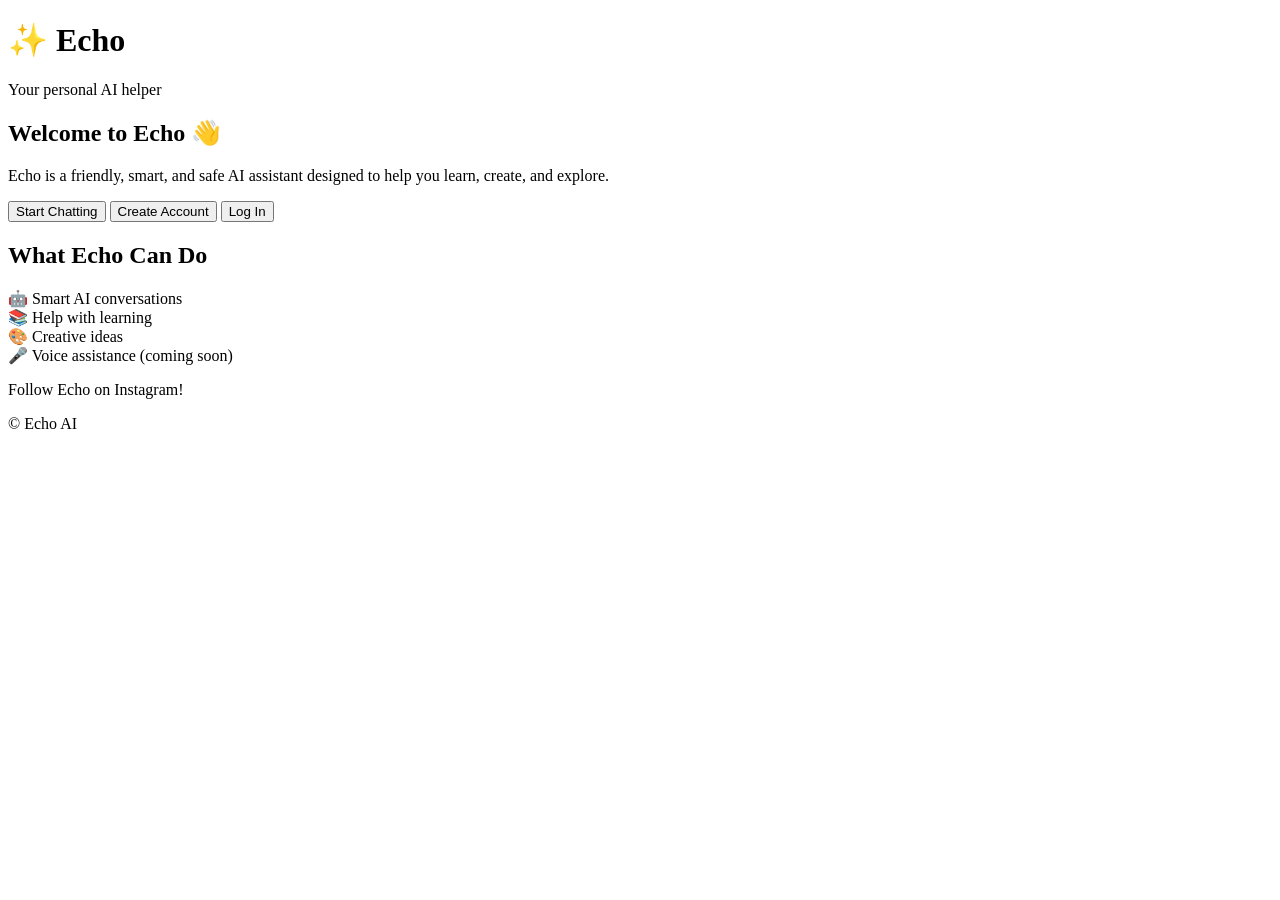
==== index.html @ 2c7bd559 "Add initial HTML structure for Echo AI" ====
<!DOCTYPE html>
<html>
<head>
    <title>Echo AI</title>
    <link rel="stylesheet" href="style.css">
</head>

<body>

    <header>
        <h1>✨ Echo</h1>
        <p>Your personal AI helper</p>
    </header>


    <main>

        <section class="welcome">
            <h2>Welcome to Echo 👋</h2>

            <p>
                Echo is a friendly, smart, and safe AI assistant
                designed to help you learn, create, and explore.
            </p>

            <button>Start Chatting</button>
            <button>Create Account</button>
            <button>Log In</button>

        </section>


        <section class="features">

            <h2>What Echo Can Do</h2>

            <div class="feature-box">
                🤖 Smart AI conversations
            </div>

            <div class="feature-box">
                📚 Help with learning
            </div>

            <div class="feature-box">
                🎨 Creative ideas
            </div>

            <div class="feature-box">
                🎤 Voice assistance (coming soon)
            </div>

        </section>


    </main>


    <footer>
        <p>Follow Echo on Instagram!</p>
        <p>© Echo AI</p>
    </footer>


<script src="script.js"></script>

</body>
</html>
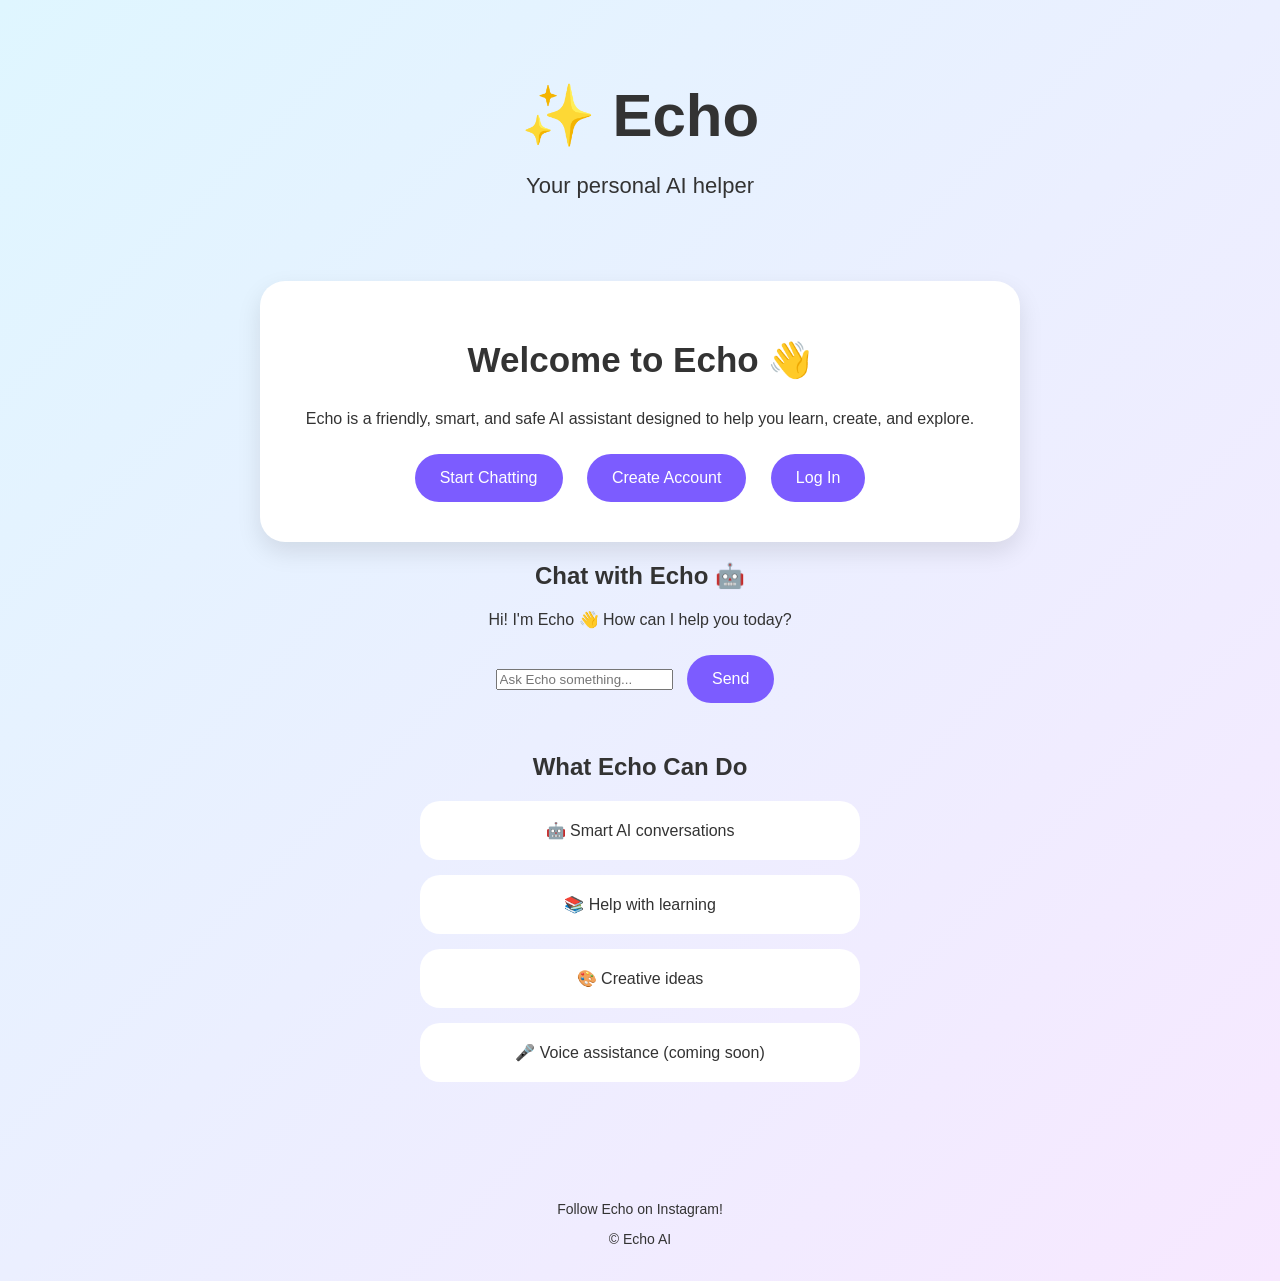
==== commit 6f0ee59a: "Add chat section for Echo interaction" ====
--- a/index.html
+++ b/index.html
@@ -29,7 +29,19 @@
 
         </section>
 
+<section class="chat">
 
+    <h2>Chat with Echo 🤖</h2>
+
+    <div class="chat-box">
+        <p>Hi! I'm Echo 👋 How can I help you today?</p>
+    </div>
+
+    <input type="text" placeholder="Ask Echo something...">
+
+    <button>Send</button>
+
+</section>
         <section class="features">
 
             <h2>What Echo Can Do</h2>
--- a/style.css
+++ b/style.css
@@ -0,0 +1,81 @@
+body {
+    margin: 0;
+    font-family: Arial, sans-serif;
+    background: linear-gradient(135deg, #dff6ff, #f7e8ff);
+    color: #333;
+    text-align: center;
+}
+
+
+header {
+    padding: 40px;
+}
+
+
+header h1 {
+    font-size: 60px;
+    margin-bottom: 10px;
+}
+
+
+header p {
+    font-size: 22px;
+}
+
+
+main {
+    padding: 20px;
+}
+
+
+.welcome {
+    background: white;
+    max-width: 700px;
+    margin: auto;
+    padding: 30px;
+    border-radius: 25px;
+    box-shadow: 0 10px 25px rgba(0,0,0,0.1);
+}
+
+
+.welcome h2 {
+    font-size: 35px;
+}
+
+
+button {
+    background: #7c5cff;
+    color: white;
+    border: none;
+    padding: 15px 25px;
+    margin: 10px;
+    border-radius: 30px;
+    font-size: 16px;
+    cursor: pointer;
+}
+
+
+button:hover {
+    transform: scale(1.05);
+}
+
+
+.features {
+    margin-top: 40px;
+}
+
+
+.feature-box {
+    background: white;
+    margin: 15px auto;
+    padding: 20px;
+    max-width: 400px;
+    border-radius: 20px;
+}
+
+
+footer {
+    margin-top: 50px;
+    padding: 20px;
+    font-size: 14px;
+}
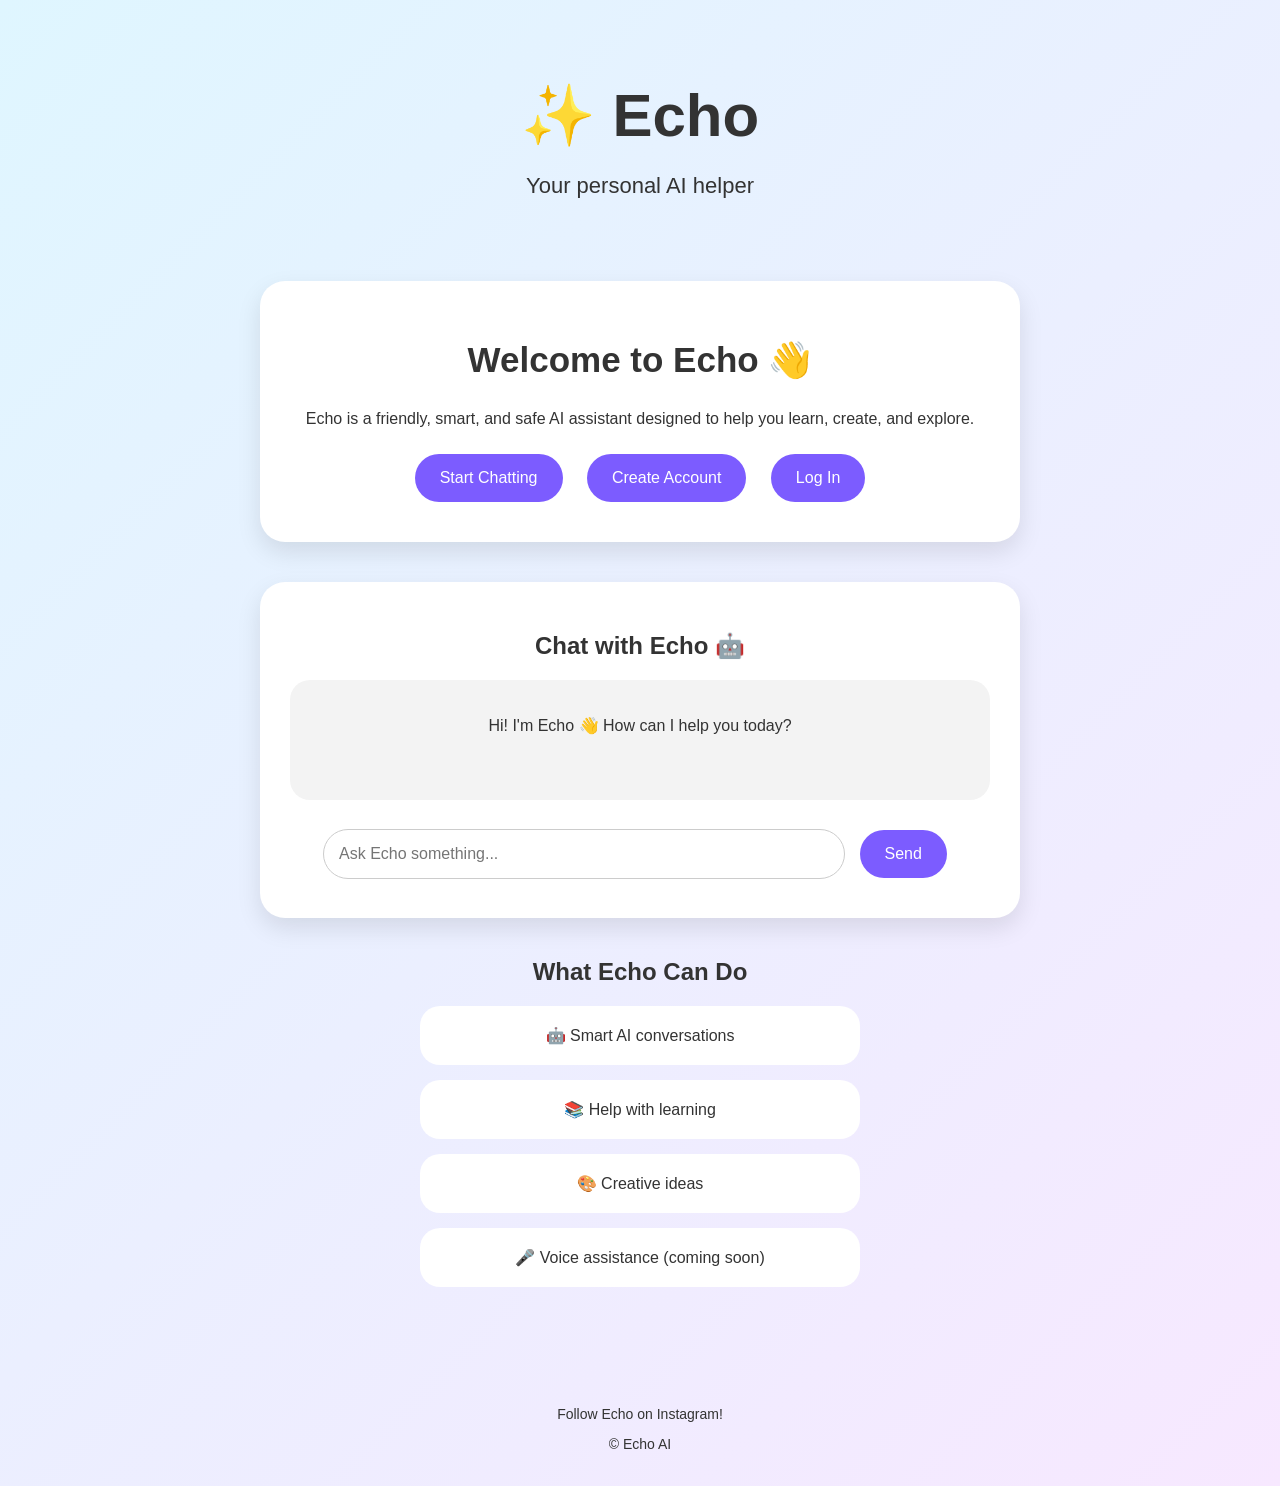
==== commit ed001cb9: "Add onclick handler to Send button" ====
--- a/index.html
+++ b/index.html
@@ -39,7 +39,7 @@
 
     <input type="text" placeholder="Ask Echo something...">
 
-    <button>Send</button>
+    <button onclick="sendMessage()">Send</button>
 
 </section>
         <section class="features">
--- a/style.css
+++ b/style.css
@@ -79,3 +79,27 @@
     padding: 20px;
     font-size: 14px;
 }
+.chat {
+    background: white;
+    max-width: 700px;
+    margin: 40px auto;
+    padding: 30px;
+    border-radius: 25px;
+    box-shadow: 0 10px 25px rgba(0,0,0,0.1);
+}
+
+.chat-box {
+    background: #f3f3f3;
+    padding: 20px;
+    border-radius: 20px;
+    min-height: 80px;
+    margin-bottom: 20px;
+}
+
+.chat input {
+    width: 70%;
+    padding: 15px;
+    border-radius: 25px;
+    border: 1px solid #ccc;
+    font-size: 16px;
+}
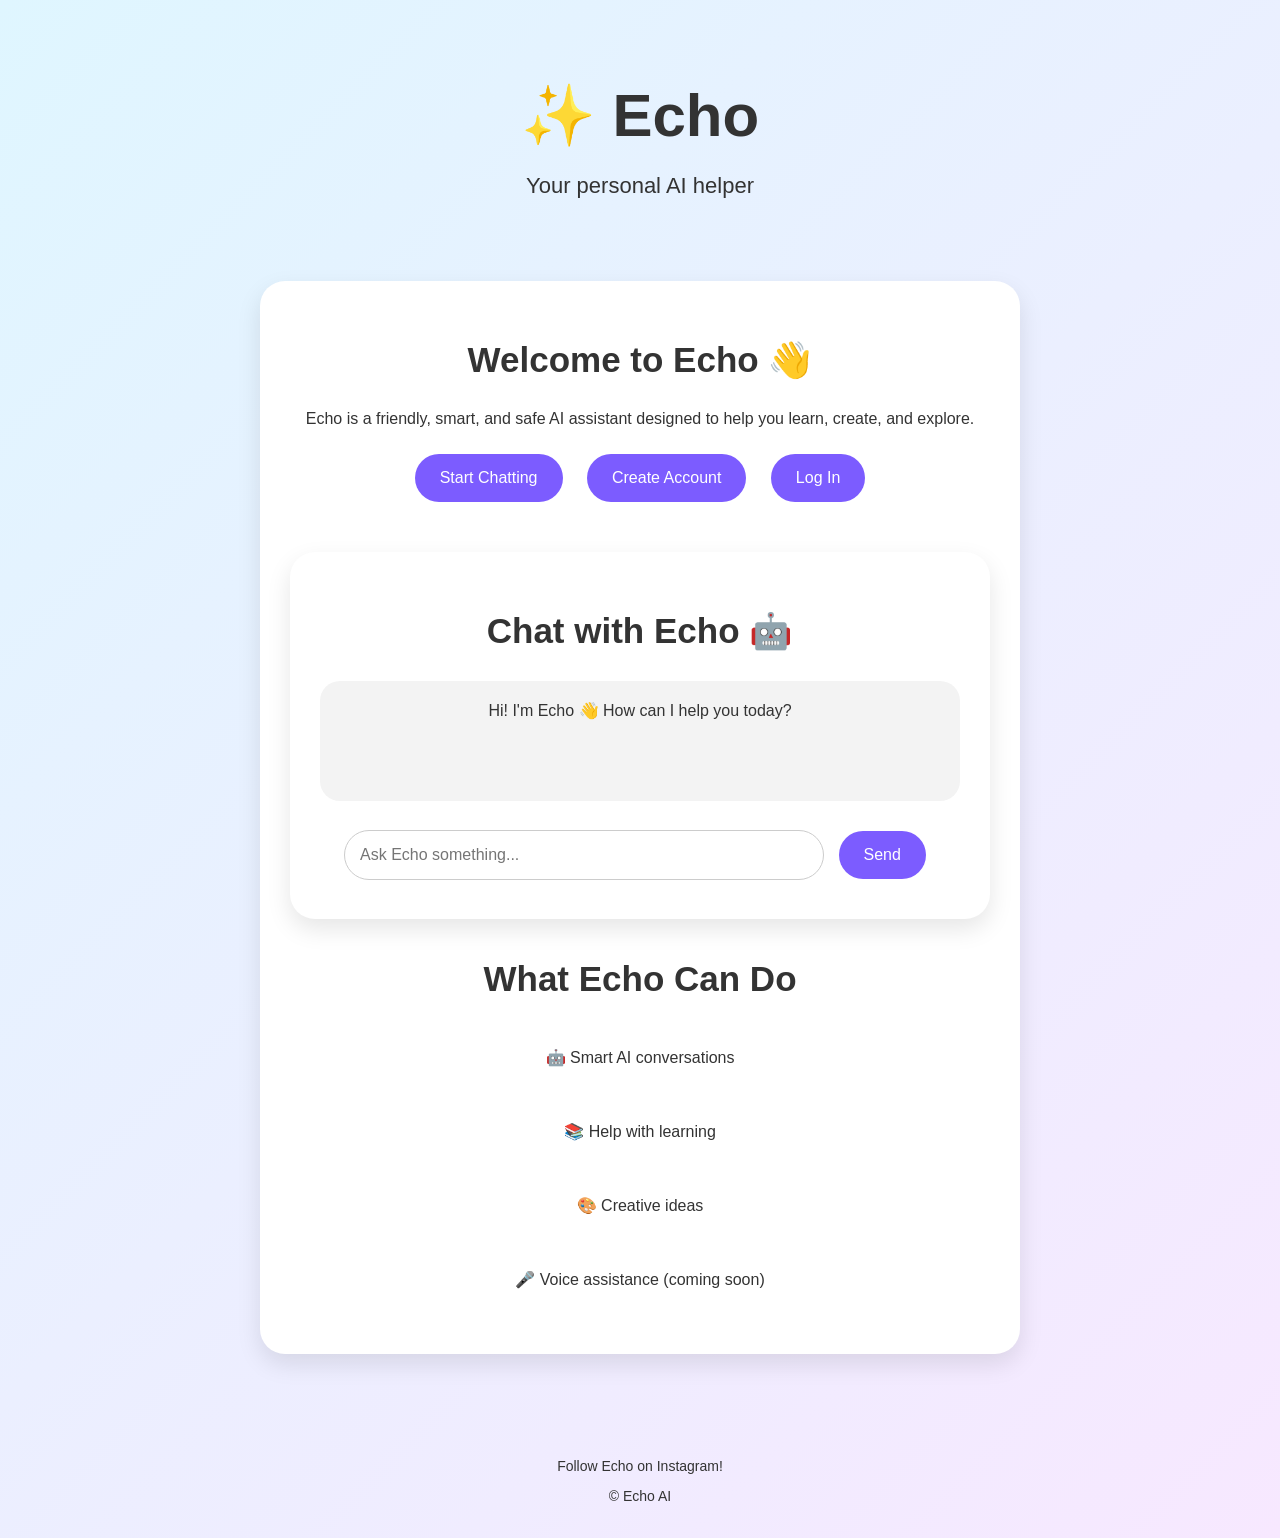
==== commit 84ae8ab6: "Update chat section layout in index.html Refactored chat section layout and improved structure." ====
--- a/index.html
+++ b/index.html
@@ -23,25 +23,36 @@
                 designed to help you learn, create, and explore.
             </p>
 
-            <button>Start Chatting</button>
-            <button>Create Account</button>
-            <button>Log In</button>
+            <button onclick="document.querySelector('.chat').scrollIntoView()">
+                Start Chatting
+            </button>
 
-        </section>
+            <button onclick="window.location.href='account.html'">
+                Create Account
+            </button>
 
-<section class="chat">
+            <button onclick="window.location.href='account.html'">
+                Log In
+            </button>
+
+        <section class="chat">
 
     <h2>Chat with Echo 🤖</h2>
 
-    <div class="chat-box">
-        <p>Hi! I'm Echo 👋 How can I help you today?</p>
+    <div class="chat-box" id="chat-box">
+
+        <div class="echo-message">
+            Hi! I'm Echo 👋 How can I help you today?
+        </div>
+
     </div>
 
-    <input type="text" placeholder="Ask Echo something...">
+    <input id="user-input" type="text" placeholder="Ask Echo something...">
 
     <button onclick="sendMessage()">Send</button>
 
 </section>
+
         <section class="features">
 
             <h2>What Echo Can Do</h2>
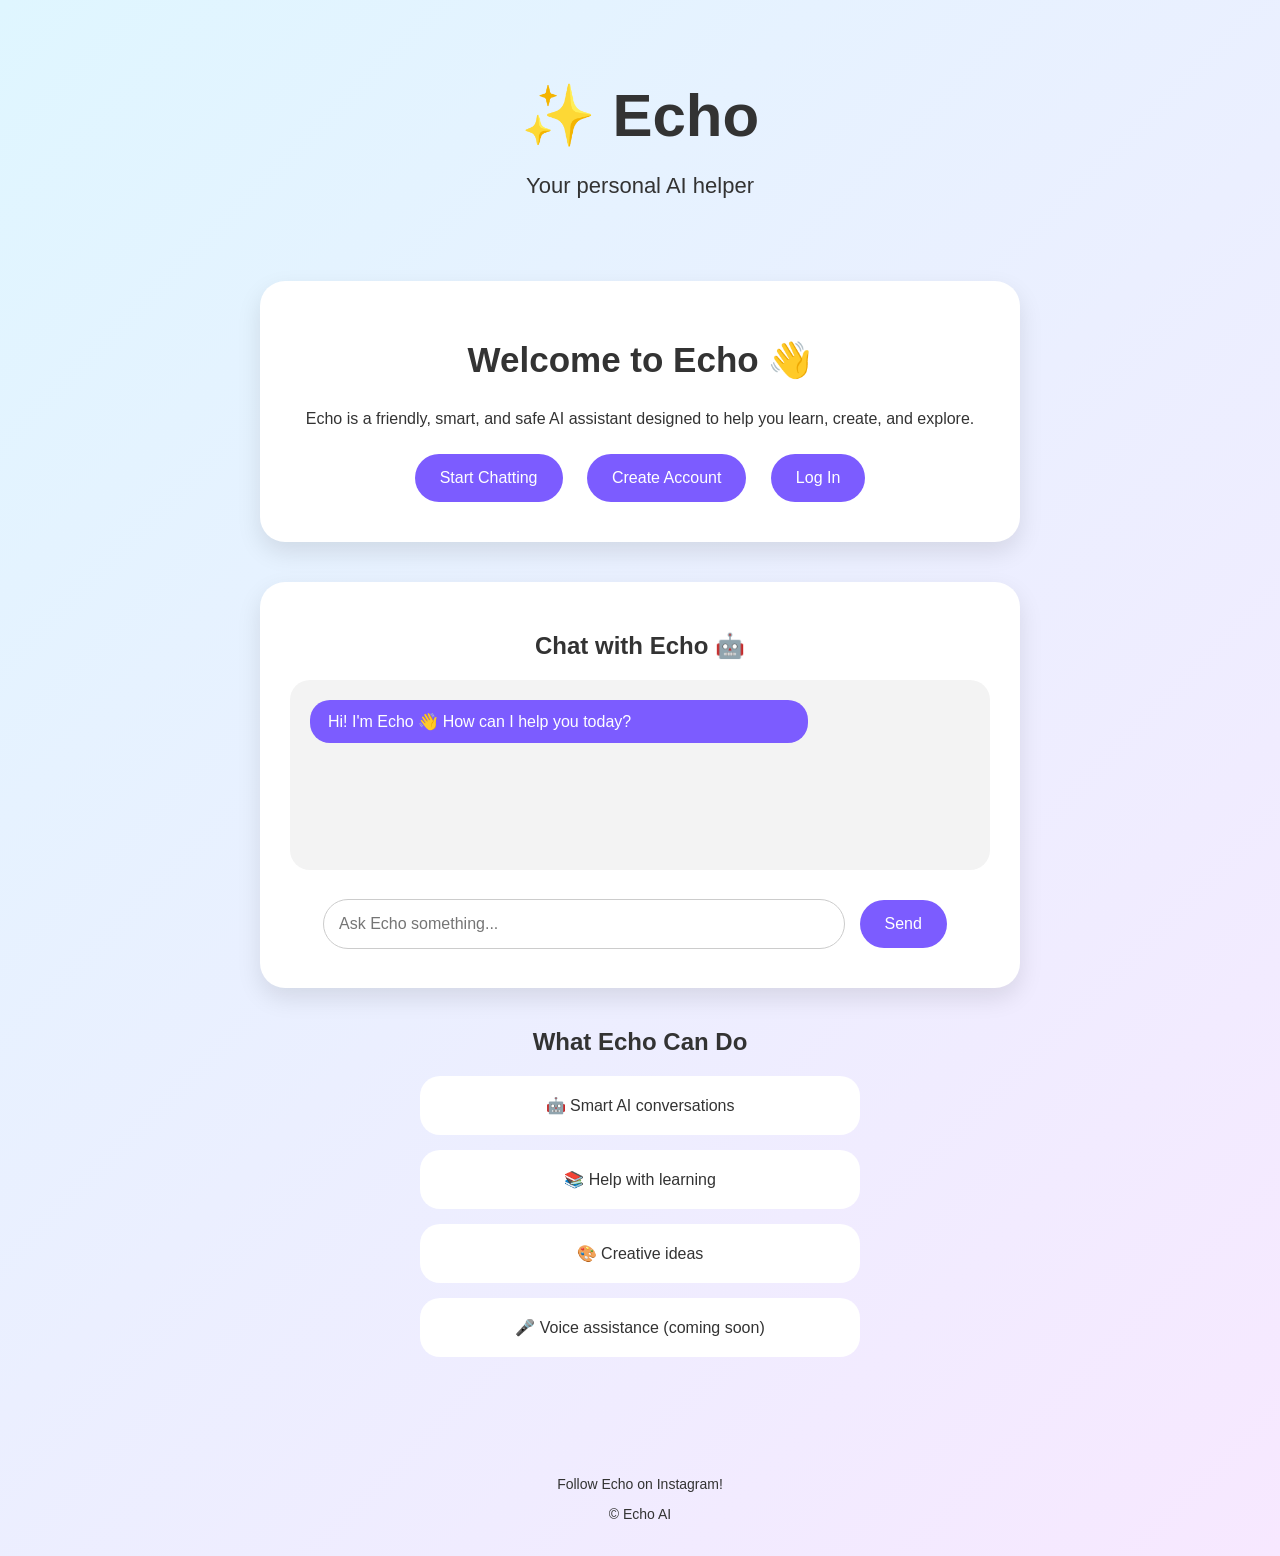
==== commit ce9eded1: "Enhance index.html with new chat and feature sections" ====
--- a/index.html
+++ b/index.html
@@ -1,5 +1,6 @@
 <!DOCTYPE html>
 <html>
+
 <head>
     <title>Echo AI</title>
     <link rel="stylesheet" href="style.css">
@@ -16,6 +17,7 @@
     <main>
 
         <section class="welcome">
+
             <h2>Welcome to Echo 👋</h2>
 
             <p>
@@ -23,55 +25,75 @@
                 designed to help you learn, create, and explore.
             </p>
 
+
             <button onclick="document.querySelector('.chat').scrollIntoView()">
                 Start Chatting
             </button>
+
 
             <button onclick="window.location.href='account.html'">
                 Create Account
             </button>
 
+
             <button onclick="window.location.href='account.html'">
                 Log In
             </button>
 
+        </section>
+
+
+
         <section class="chat">
 
-    <h2>Chat with Echo 🤖</h2>
+            <h2>Chat with Echo 🤖</h2>
 
-    <div class="chat-box" id="chat-box">
 
-        <div class="echo-message">
-            Hi! I'm Echo 👋 How can I help you today?
-        </div>
+            <div class="chat-box" id="chat-box">
 
-    </div>
+                <div class="echo-message">
+                    Hi! I'm Echo 👋 How can I help you today?
+                </div>
 
-    <input id="user-input" type="text" placeholder="Ask Echo something...">
+            </div>
 
-    <button onclick="sendMessage()">Send</button>
 
-</section>
+            <input id="user-input" type="text" placeholder="Ask Echo something...">
+
+
+            <button onclick="sendMessage()">
+                Send
+            </button>
+
+        </section>
+
+
+
 
         <section class="features">
 
             <h2>What Echo Can Do</h2>
 
+
             <div class="feature-box">
                 🤖 Smart AI conversations
             </div>
+
 
             <div class="feature-box">
                 📚 Help with learning
             </div>
 
+
             <div class="feature-box">
                 🎨 Creative ideas
             </div>
 
+
             <div class="feature-box">
                 🎤 Voice assistance (coming soon)
             </div>
+
 
         </section>
 
@@ -79,13 +101,21 @@
     </main>
 
 
+
+
     <footer>
+
         <p>Follow Echo on Instagram!</p>
+
         <p>© Echo AI</p>
+
     </footer>
 
 
-<script src="script.js"></script>
+
+    <script src="script.js"></script>
+
 
 </body>
+
 </html>
--- a/style.css
+++ b/style.css
@@ -103,3 +103,32 @@
     border: 1px solid #ccc;
     font-size: 16px;
 }
+.chat-box {
+    background: #f3f3f3;
+    padding: 20px;
+    border-radius: 20px;
+    min-height: 150px;
+    margin-bottom: 20px;
+    text-align: left;
+}
+
+
+.echo-message {
+    background: #7c5cff;
+    color: white;
+    padding: 12px 18px;
+    border-radius: 20px;
+    max-width: 70%;
+    margin-bottom: 15px;
+}
+
+
+.user-message {
+    background: #e5e5e5;
+    color: #333;
+    padding: 12px 18px;
+    border-radius: 20px;
+    max-width: 70%;
+    margin-left: auto;
+    margin-bottom: 15px;
+}
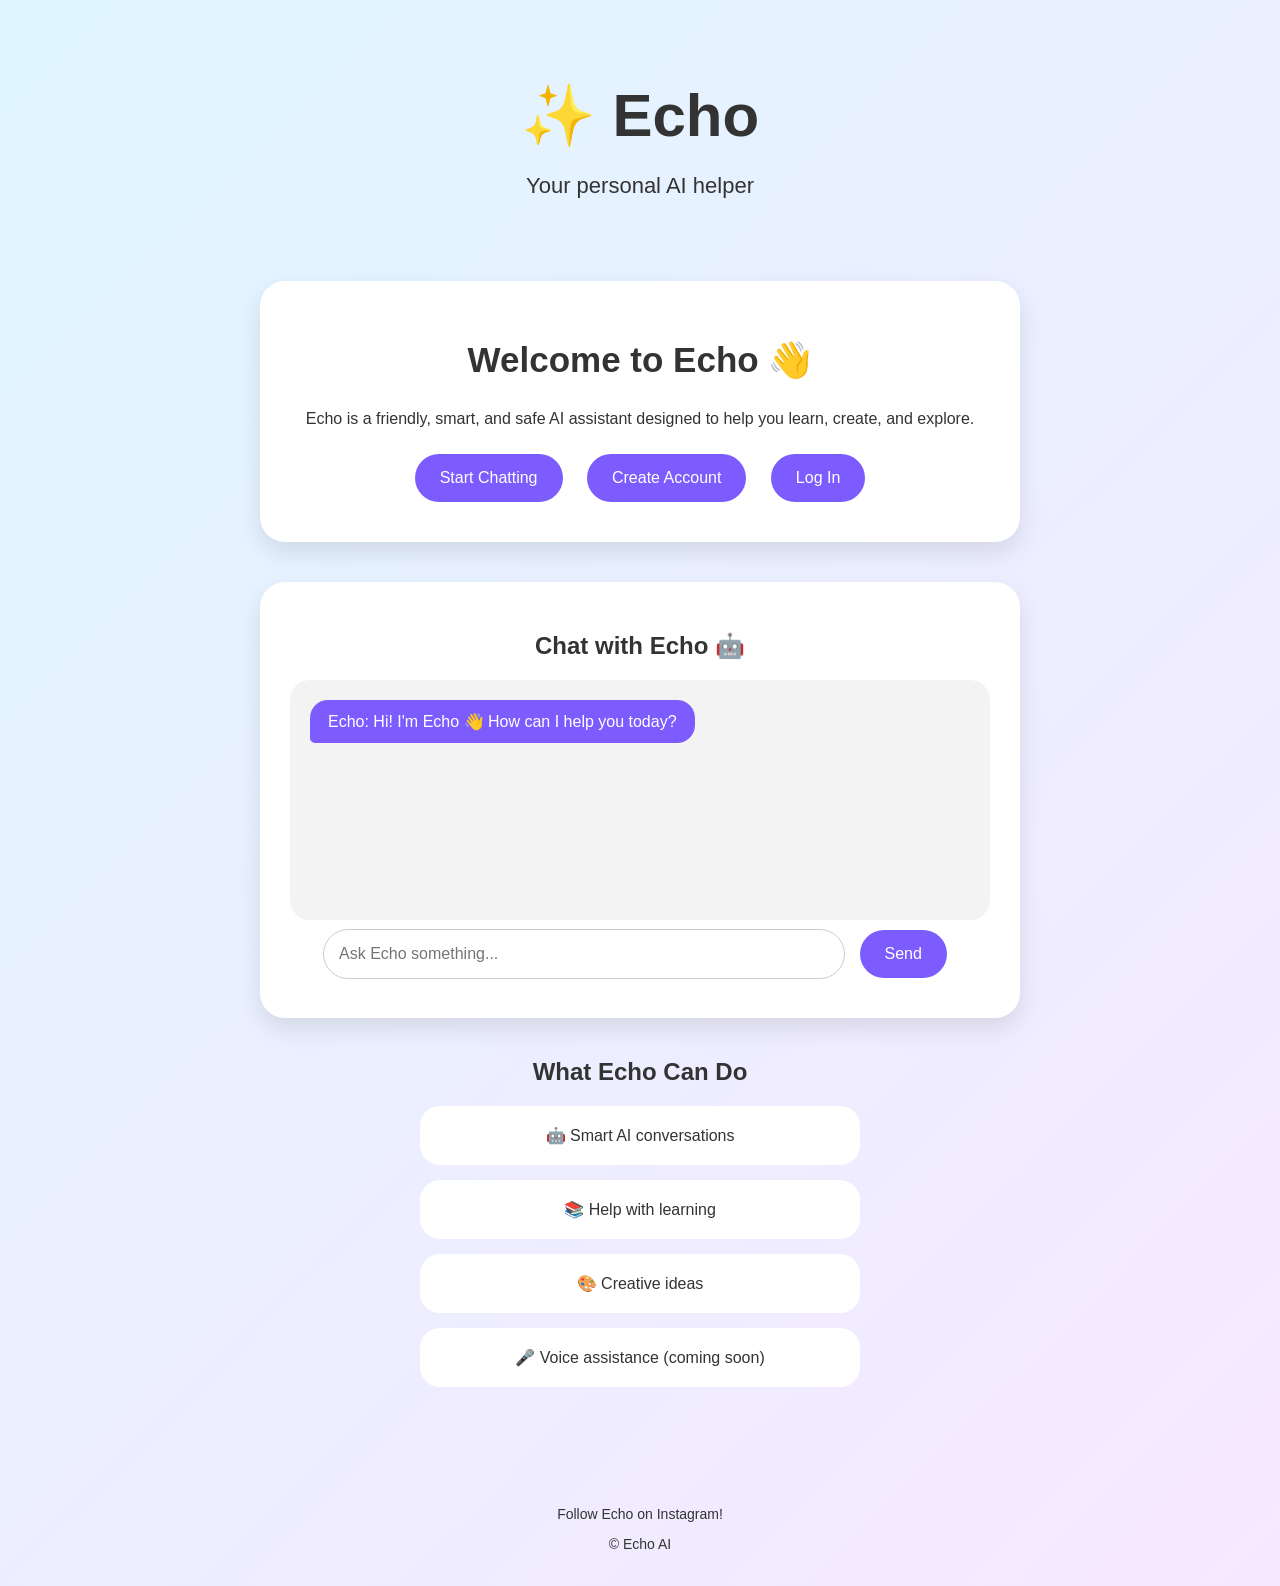
==== commit 4f4c258e: "Update echo message in chat box" ====
--- a/index.html
+++ b/index.html
@@ -52,9 +52,8 @@
             <div class="chat-box" id="chat-box">
 
                 <div class="echo-message">
-                    Hi! I'm Echo 👋 How can I help you today?
-                </div>
-
+    Echo: Hi! I'm Echo 👋 How can I help you today?
+</div>
             </div>
 
 
--- a/style.css
+++ b/style.css
@@ -6,6 +6,8 @@
     text-align: center;
 }
 
+
+/* Header */
 
 header {
     padding: 40px;
@@ -23,10 +25,16 @@
 }
 
 
+
+/* Main */
+
 main {
     padding: 20px;
 }
 
+
+
+/* Welcome section */
 
 .welcome {
     background: white;
@@ -42,6 +50,9 @@
     font-size: 35px;
 }
 
+
+
+/* Buttons */
 
 button {
     background: #7c5cff;
@@ -60,6 +71,72 @@
 }
 
 
+
+/* Chat */
+
+.chat {
+    background: white;
+    max-width: 700px;
+    margin: 40px auto;
+    padding: 30px;
+    border-radius: 25px;
+    box-shadow: 0 10px 25px rgba(0,0,0,0.1);
+}
+
+
+.chat-box {
+    display: flex;
+    flex-direction: column;
+    gap: 15px;
+    background: #f3f3f3;
+    padding: 20px;
+    border-radius: 20px;
+    min-height: 200px;
+    text-align: left;
+}
+
+
+
+/* Echo message */
+
+.echo-message {
+    background: #7c5cff;
+    color: white;
+    padding: 12px 18px;
+    border-radius: 18px 18px 18px 5px;
+    max-width: 70%;
+    align-self: flex-start;
+}
+
+
+
+/* User message */
+
+.user-message {
+    background: #e5e5e5;
+    color: black;
+    padding: 12px 18px;
+    border-radius: 18px 18px 5px 18px;
+    max-width: 70%;
+    align-self: flex-end;
+}
+
+
+
+/* Input */
+
+.chat input {
+    width: 70%;
+    padding: 15px;
+    border-radius: 25px;
+    border: 1px solid #ccc;
+    font-size: 16px;
+}
+
+
+
+/* Features */
+
 .features {
     margin-top: 40px;
 }
@@ -74,61 +151,11 @@
 }
 
 
+
+/* Footer */
+
 footer {
     margin-top: 50px;
     padding: 20px;
     font-size: 14px;
 }
-.chat {
-    background: white;
-    max-width: 700px;
-    margin: 40px auto;
-    padding: 30px;
-    border-radius: 25px;
-    box-shadow: 0 10px 25px rgba(0,0,0,0.1);
-}
-
-.chat-box {
-    background: #f3f3f3;
-    padding: 20px;
-    border-radius: 20px;
-    min-height: 80px;
-    margin-bottom: 20px;
-}
-
-.chat input {
-    width: 70%;
-    padding: 15px;
-    border-radius: 25px;
-    border: 1px solid #ccc;
-    font-size: 16px;
-}
-.chat-box {
-    background: #f3f3f3;
-    padding: 20px;
-    border-radius: 20px;
-    min-height: 150px;
-    margin-bottom: 20px;
-    text-align: left;
-}
-
-
-.echo-message {
-    background: #7c5cff;
-    color: white;
-    padding: 12px 18px;
-    border-radius: 20px;
-    max-width: 70%;
-    margin-bottom: 15px;
-}
-
-
-.user-message {
-    background: #e5e5e5;
-    color: #333;
-    padding: 12px 18px;
-    border-radius: 20px;
-    max-width: 70%;
-    margin-left: auto;
-    margin-bottom: 15px;
-}
